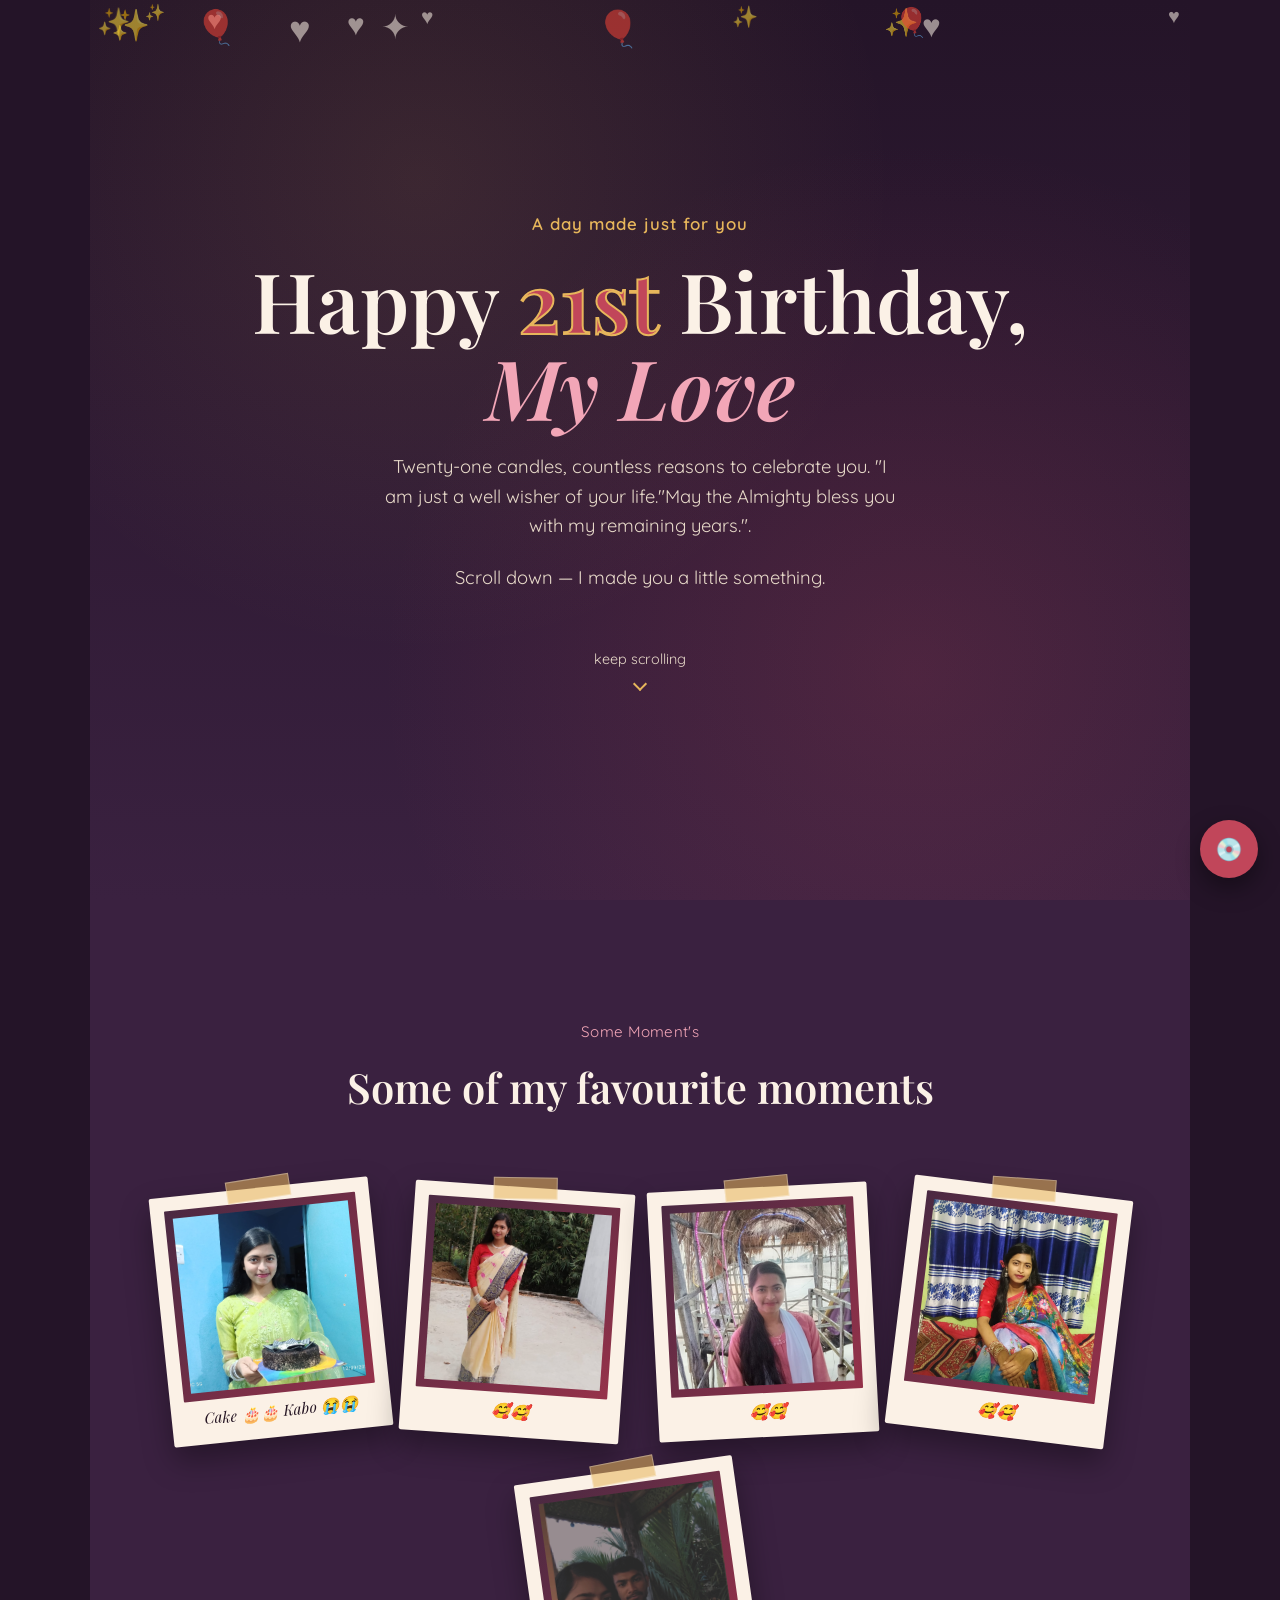
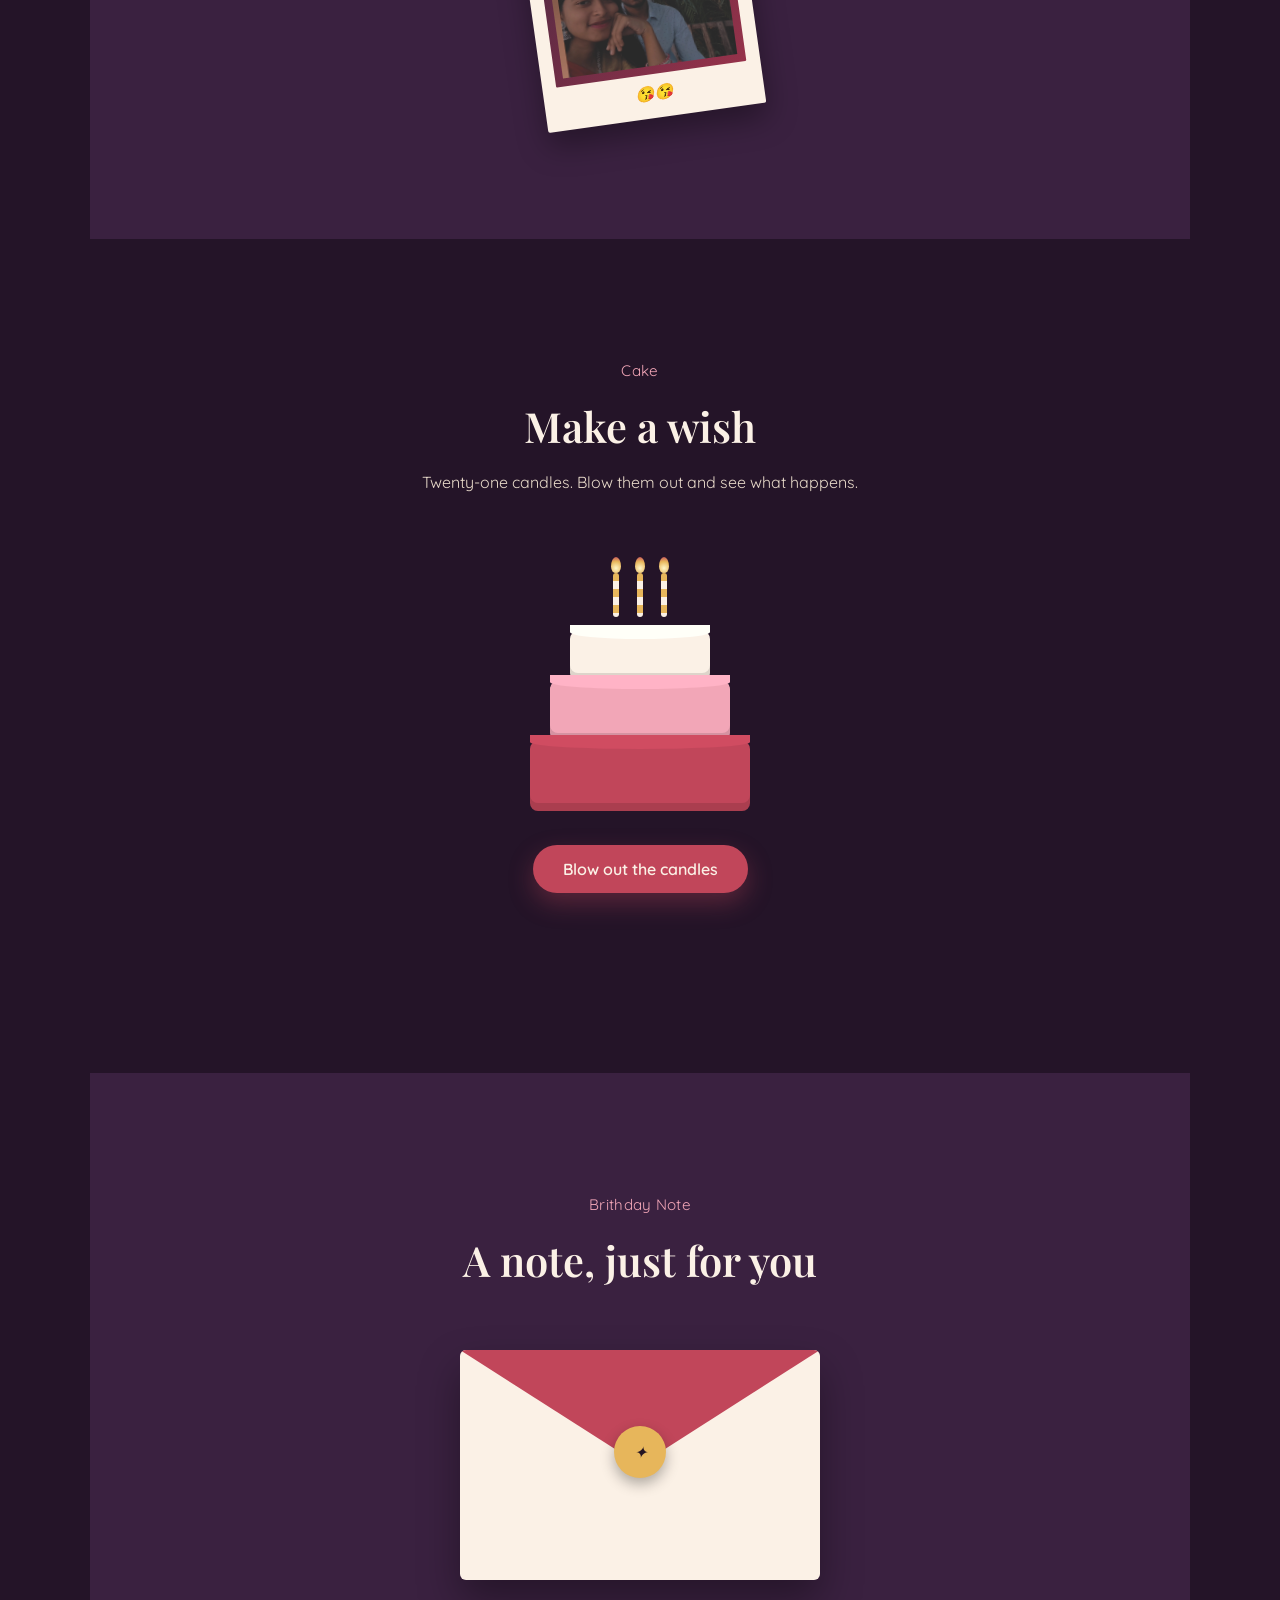
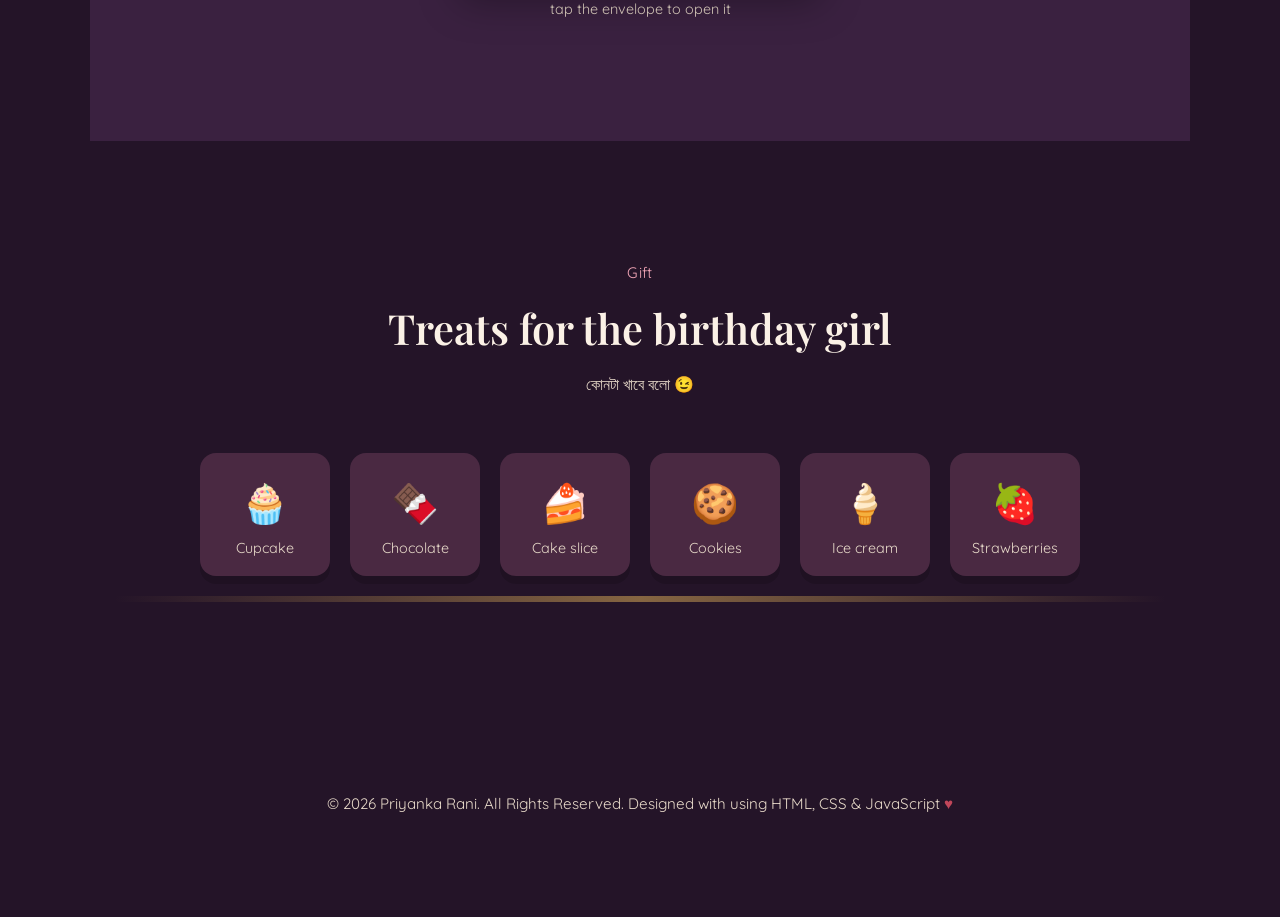
==== birthday.html @ 0e0df4b7 "Rename index.html to birthday.html" ====
<!DOCTYPE html>
<html lang="en">
<head>
<meta charset="UTF-8">
<meta name="viewport" content="width=device-width, initial-scale=1.0">
<title>Happy 21st Birthday</title>
<link rel="preconnect" href="https://fonts.googleapis.com">
<link rel="preconnect" href="https://fonts.gstatic.com" crossorigin>
<link href="https://fonts.googleapis.com/css2?family=Playfair+Display:ital,wght@0,500;0,600;0,700;1,500&family=Quicksand:wght@400;500;600;700&display=swap" rel="stylesheet">
<link rel="stylesheet" href="style.css">
</head>
<body>

<!-- ============ HERO ============ -->
<section id="hero">
  <div class="glow" id="floaties"></div>
  <div class="kicker">A day made just for you</div>
  <h1>Happy <span class="num-21">21st</span> Birthday,<br><em id="wife-name">My Love</em></h1>
  <p class="sub">Twenty-one candles, countless reasons to celebrate you.  "I am just a well wisher of your life."May the Almighty bless you with my remaining years.". </p>
  <p class="sub">Scroll down — I made you a little something.</p>
  <div class="scroll-cue"><span>keep scrolling</span><span class="arrow"></span></div>
</section>

<!-- ============ GALLERY ============ -->
<section id="gallery">
  <div class="section-head">
    <div class="eyebrow">Some Moment's</div>
    <h2>Some of my favourite moments</h2>
  
  </div>
  <div class="polaroid-grid">
    <!-- PHOTO SLOT: change src="" to your image path/filename, e.g. src="photo1.jpg" -->
    <div class="polaroid"><span class="tape"></span><div class="frame"><img src="wife_p1.jpg" alt="Add photo 1" onerror="this.style.display='none'; this.parentElement.insertAdjacentHTML('beforeend','Add photo 1')"></div><span class="cap">Cake 🎂🎂 Kabo 😭😭</span></div>
    <div class="polaroid"><span class="tape"></span><div class="frame"><img src="wife_p2.jpg" alt="Add photo 2" onerror="this.style.display='none'; this.parentElement.insertAdjacentHTML('beforeend','Add photo 2')"></div><span class="cap">🥰🥰</span></div>
    <div class="polaroid"><span class="tape"></span><div class="frame"><img src="wife_p3.jpg" alt="Add photo 3" onerror="this.style.display='none'; this.parentElement.insertAdjacentHTML('beforeend','Add photo 3')"></div><span class="cap">🥰🥰</span></div>
    <div class="polaroid"><span class="tape"></span><div class="frame"><img src="wife_p4.jpg" alt="Add photo 4" onerror="this.style.display='none'; this.parentElement.insertAdjacentHTML('beforeend','Add photo 4')"></div><span class="cap">🥰🥰</span></div>
    <div class="polaroid"><span class="tape"></span><div class="frame"><img src="wife_p5.jpg" alt="Add photo 5" onerror="this.style.display='none'; this.parentElement.insertAdjacentHTML('beforeend','Add photo 5')"></div><span class="cap">😘😘</span></div>
  </div>
</section>

<!-- ============ CAKE ============ -->
<section id="cake">
  <div class="section-head">
    <div class="eyebrow">Cake</div>
    <h2>Make a wish</h2>
    <p>Twenty-one candles. Blow them out and see what happens.</p>
  </div>
  <div class="cake-wrap">
    <div class="cake-stage" id="cakeStage">
      <div class="cake">
        <div class="candles">
          <div class="candle"><span class="flame"></span></div>
          <div class="candle"><span class="flame"></span></div>
          <div class="candle"><span class="flame"></span></div>
        </div>
        <div class="tier top"><div class="drip"></div></div>
        <div class="tier middle"><div class="drip"></div></div>
        <div class="tier bottom"><div class="drip"></div></div>
      </div>
    </div>
    <button class="wish-btn" id="wishBtn">Blow out the candles</button>
    <p class="wish-text" id="wishText">Wish made. Here's to twenty-one. 🥂</p>
  </div>
</section>

<!-- Birthday popup -->
<div id="wishOverlay" class="wish-overlay">
  <div class="wish-modal">
    <div class="wish-modal-emoji">🎂</div>
    <h3 id="wishModalTitle">Happy Birthday Golo Molo</h3>
    <p>Here's to twenty-one. 🥂</p>
    <button id="wishModalClose" class="wish-btn">Close</button>
  </div>
</div>

<!-- ============ SPECIAL NOTE ============ -->
<section id="note">
  <div class="section-head">
    <div class="eyebrow">Brithday Note</div>
    <h2>A note, just for you</h2>
  </div>
  <div class="envelope-wrap">
    <div class="envelope" id="envelope">
      <div class="body">
        <div class="flap"></div>
        <div class="seal">✦</div>
        <div class="letter">
          <!-- EDIT THIS MESSAGE -->
          তুমি এতো বড়ো হয়ে গেলে কি করে, বাবা রে বাবা , 21 বছর ।🥰🥰। আমার সোনা বউ 😘😘। সোনা পাখি 😚😚😚। 😘😘 । 

          এবার আমার Treat 🥳🥳🥳 দেও   😛😛. Happy birthday.
          <span class="sign">— Happy birthday 🥰😘😘🎂🎂🎂</span>
        </div>
      </div>
    </div>
  </div>
  <p class="hint" id="envelopeHint">tap the envelope to open it</p>
</section>

<!-- ============ TREATS ============ -->
<section id="treats">
  <div class="section-head">
    <div class="eyebrow">Gift</div>
    <h2>Treats for the birthday girl</h2>
    <p>কোনটা খাবে বলো 😉</p>
  </div>
  <div class="shelf">
    <div class="treat"><span class="emoji">🧁</span><span class="label">Cupcake</span></div>
    <div class="treat"><span class="emoji">🍫</span><span class="label">Chocolate</span></div>
    <div class="treat"><span class="emoji">🍰</span><span class="label">Cake slice</span></div>
    <div class="treat"><span class="emoji">🍪</span><span class="label">Cookies</span></div>
    <div class="treat"><span class="emoji">🍦</span><span class="label">Ice cream</span></div>
    <div class="treat"><span class="emoji">🍓</span><span class="label">Strawberries</span></div>
  </div>
</section>

<footer>
© 2026 Priyanka Rani. All Rights Reserved.

Designed with using HTML, CSS & JavaScript <span class="heart">♥</span> 
</footer>

<!-- MUSIC — put your song file next to this HTML file and update the src below -->
<audio id="bgSong" loop>
  <source src="mp_3song.mpeg" type="audio/mpeg">
</audio>
<button id="music-toggle" title="Play our song">
  <span class="disc">💿</span>
</button>
<div id="music-note">Add a file named <b>song.mp3</b> next to this page to enable music.</div>

<div id="confetti-layer"></div>

<script src="script.js"></script>

</body>
</html>
---- style.css ----
/* ============================================================
     CUSTOMIZE HERE — change the name & message once, it updates everywhere
     ============================================================ */
  :root{
    --bg-deep:   #241428;
    --bg-plum:   #3a2140;
    --bg-plum-2: #4a2942;
    --accent-gold:  #e7b65b;
    --accent-blush: #f2a6b7;
    --berry:     #c1465a;
    --berry-dark:#96324a;
    --cream:     #fbf1e6;
    --cream-dim: #e7d9c9;
    --ink:       #241422;

    --font-display: 'Playfair Display', Georgia, serif;
    --font-body: 'Quicksand', -apple-system, sans-serif;
  }

  *{box-sizing:border-box; margin:0; padding:0;}
  html{scroll-behavior:smooth;}
  body{
    background:var(--bg-deep);
    color:var(--cream);
    font-family:var(--font-body);
    overflow-x:hidden;
    line-height:1.6;
  }
  ::selection{background:var(--berry); color:var(--cream);}

  h1,h2,h3{font-family:var(--font-display); font-weight:600;}

  section{
    position:relative;
    padding:120px 24px;
    max-width:1100px;
    margin:0 auto;
  }

  .eyebrow{
    font-family:var(--font-body);
    font-size:0.95rem;
    color:var(--accent-blush);
    margin-bottom:10px;
    letter-spacing:0.02em;
  }

  /* ============ HERO ============ */
  #hero{
    min-height:100vh;
    display:flex;
    flex-direction:column;
    align-items:center;
    justify-content:center;
    text-align:center;
    padding:24px;
    background:
      radial-gradient(circle at 30% 20%, rgba(231,182,91,0.10), transparent 45%),
      radial-gradient(circle at 75% 75%, rgba(193,70,90,0.18), transparent 50%),
      linear-gradient(180deg, var(--bg-deep) 0%, var(--bg-plum) 100%);
    overflow:hidden;
  }
  #hero .glow{
    position:absolute;
    inset:0;
    pointer-events:none;
  }
  .floaty{
    position:absolute;
    font-size:1.4rem;
    opacity:0.55;
    animation:drift linear infinite;
    will-change:transform;
  }
  @keyframes drift{
    from{ transform:translateY(110vh) translateX(0) rotate(0deg); opacity:0;}
    10%{ opacity:0.6;}
    90%{ opacity:0.5;}
    to{ transform:translateY(-10vh) translateX(30px) rotate(25deg); opacity:0;}
  }

  #hero .kicker{
    font-size:1.05rem;
    letter-spacing:0.06em;
    color:var(--accent-gold);
    margin-bottom:18px;
    font-weight:600;
  }
  #hero h1{
    font-size:clamp(2.6rem, 7vw, 5.2rem);
    line-height:1.05;
    max-width:900px;
    color:var(--cream);
  }
  #hero h1 em{
    font-style:italic;
    color:var(--accent-blush);
  }
  #hero .num-21{
    display:inline-block;
    position:relative;
    color:var(--berry);
    -webkit-text-stroke:2px var(--accent-gold);
  }
  #hero p.sub{
    margin-top:22px;
    font-size:1.15rem;
    color:var(--cream-dim);
    max-width:520px;
  }
  .scroll-cue{
    margin-top:56px;
    font-size:0.9rem;
    color:var(--cream-dim);
    display:flex;
    flex-direction:column;
    align-items:center;
    gap:8px;
  }
  .scroll-cue .arrow{
    width:10px; height:10px;
    border-right:2px solid var(--accent-gold);
    border-bottom:2px solid var(--accent-gold);
    transform:rotate(45deg);
    animation:bob 1.6s ease-in-out infinite;
  }
  @keyframes bob{
    0%,100%{ transform:rotate(45deg) translate(0,0);}
    50%{ transform:rotate(45deg) translate(4px,4px);}
  }

  /* ============ SECTION HEADINGS ============ */
  .section-head{ text-align:center; margin-bottom:56px;}
  .section-head h2{ font-size:clamp(1.9rem,4vw,2.6rem); color:var(--cream);}
  .section-head p{ color:var(--cream-dim); margin-top:10px; max-width:480px; margin-left:auto; margin-right:auto;}

  /* ============ GALLERY (polaroid scrapbook) ============ */
  #gallery{ background:var(--bg-plum);}
  .polaroid-grid{
    display:flex;
    flex-wrap:wrap;
    justify-content:center;
    gap:32px 26px;
    padding-top:10px;
  }
  .polaroid{
    background:var(--cream);
    padding:14px 14px 44px 14px;
    width:220px;
    border-radius:2px;
    box-shadow:0 14px 30px rgba(0,0,0,0.35);
    transform:rotate(var(--tilt,0deg));
    transition:transform .35s ease, box-shadow .35s ease;
    position:relative;
  }
  .polaroid:nth-child(1){ --tilt:-6deg;}
  .polaroid:nth-child(2){ --tilt:4deg;}
  .polaroid:nth-child(3){ --tilt:-3deg;}
  .polaroid:nth-child(4){ --tilt:7deg;}
  .polaroid:nth-child(5){ --tilt:-8deg;}
  .polaroid:nth-child(6){ --tilt:3deg;}
  .polaroid:hover{ transform:rotate(0deg) translateY(-6px) scale(1.04); box-shadow:0 22px 40px rgba(0,0,0,0.45); z-index:2;}
  .polaroid .frame{
    width:100%;
    aspect-ratio:1/1;
    border-radius:1px;
    overflow:hidden;
    background:linear-gradient(135deg, var(--bg-plum-2), var(--berry-dark));
    display:flex;
    align-items:center;
    justify-content:center;
    color:var(--cream);
    font-size:0.8rem;
    text-align:center;
    padding:8px;
  }
  .polaroid .frame img{ width:100%; height:100%; object-fit:cover; display:block;}
  .polaroid .tape{
    position:absolute;
    top:-10px; left:50%;
    transform:translateX(-50%) rotate(-3deg);
    width:64px; height:22px;
    background:rgba(231,182,91,0.55);
    border:1px solid rgba(255,255,255,0.3);
  }
  .polaroid .cap{
    position:absolute;
    bottom:14px; left:0; right:0;
    text-align:center;
    color:var(--ink);
    font-family:var(--font-display);
    font-style:italic;
    font-size:0.95rem;
  }

  /* ============ CAKE ============ */
  #cake{
    background:var(--bg-deep);
    text-align:center;
  }
  .cake-wrap{
    display:flex;
    flex-direction:column;
    align-items:center;
    gap:34px;
  }
  .cake-stage{
    position:relative;
    width:280px;
    height:260px;
    display:flex;
    align-items:flex-end;
    justify-content:center;
  }
  .cake{
    position:relative;
    width:220px;
  }
  .tier{
    width:100%;
    border-radius:8px;
    position:relative;
    box-shadow:inset 0 -8px 0 rgba(0,0,0,0.12);
  }
  .tier.bottom{ height:70px; background:var(--berry);}
  .tier.middle{ width:180px; height:60px; margin:0 auto; background:var(--accent-blush);}
  .tier.top{ width:140px; height:50px; margin:0 auto; background:var(--cream);}
  .drip{
    position:absolute; left:0; right:0; top:-6px;
    height:14px;
    background:inherit;
    border-radius:0 0 50% 50%;
    filter:brightness(1.08);
  }
  .candles{
    position:absolute;
    top:-58px; left:50%;
    transform:translateX(-50%);
    display:flex;
    gap:18px;
  }
  .candle{
    width:6px; height:44px;
    background:repeating-linear-gradient(180deg, var(--accent-gold) 0 8px, var(--cream) 8px 16px);
    border-radius:3px;
    position:relative;
  }
  .flame{
    position:absolute;
    top:-16px; left:50%;
    transform:translateX(-50%);
    width:10px; height:16px;
    background:radial-gradient(circle at 50% 70%, #fff6c8 0%, var(--accent-gold) 55%, var(--berry) 100%);
    border-radius:50% 50% 50% 50% / 60% 60% 40% 40%;
    animation:flicker 1.1s ease-in-out infinite;
    transform-origin:bottom center;
  }
  @keyframes flicker{
    0%,100%{ transform:translateX(-50%) scale(1) rotate(-2deg);}
    50%{ transform:translateX(-50%) scale(1.12,0.94) rotate(2deg);}
  }
  .cake-stage.blown .flame{
    animation:none;
    opacity:0;
    transform:translateX(-50%) scale(0.2);
    transition:opacity .4s ease, transform .4s ease;
  }
  .cake-stage.blown .candle::after{
    content:'';
    position:absolute;
    top:-20px; left:50%;
    transform:translateX(-50%);
    width:3px; height:14px;
    background:linear-gradient(180deg, rgba(255,255,255,0.6), transparent);
    filter:blur(1px);
    opacity:0;
    animation:smoke 1.4s ease-out forwards;
  }
  @keyframes smoke{
    0%{ opacity:0.6; transform:translate(-50%,0) scaleY(1);}
    100%{ opacity:0; transform:translate(-50%,-24px) scaleY(2);}
  }

  .wish-btn{
    font-family:var(--font-body);
    font-weight:600;
    font-size:1rem;
    background:var(--berry);
    color:var(--cream);
    border:none;
    padding:14px 30px;
    border-radius:999px;
    cursor:pointer;
    box-shadow:0 10px 24px rgba(193,70,90,0.35);
    transition:transform .2s ease, box-shadow .2s ease, background .2s ease;
  }
  .wish-btn:hover{ transform:translateY(-2px); box-shadow:0 14px 30px rgba(193,70,90,0.45);}
  .wish-btn:disabled{ background:var(--bg-plum-2); color:var(--cream-dim); box-shadow:none; cursor:default; transform:none;}
  .wish-text{
    font-family:var(--font-display);
    font-style:italic;
    color:var(--accent-gold);
    min-height:1.4em;
    opacity:0;
    transition:opacity .5s ease;
  }
  .wish-text.show{ opacity:1;}

  #confetti-layer{
    position:fixed; inset:0;
    pointer-events:none;
    z-index:9999;
    overflow:hidden;
  }
  .confetto{
    position:absolute;
    top:-12px;
    width:9px; height:14px;
    opacity:0.95;
    animation:fall linear forwards;
  }
  @keyframes fall{
    to{ transform:translateY(108vh) rotate(540deg); opacity:0.4;}
  }

  /* ============ NOTE (envelope) ============ */
  #note{ background:var(--bg-plum); text-align:center;}
  .envelope-wrap{ display:flex; justify-content:center;}
  .envelope{
    position:relative;
    width:min(360px, 86vw);
    cursor:pointer;
    user-select:none;
  }
  .envelope .body{
    background:var(--cream);
    height:230px;
    border-radius:6px;
    box-shadow:0 20px 40px rgba(0,0,0,0.35);
    position:relative;
    overflow:hidden;
  }
  .envelope .flap{
    position:absolute;
    top:0; left:0; right:0;
    height:0;
    border-left:180px solid transparent;
    border-right:180px solid transparent;
    border-top:115px solid var(--berry);
    transform-origin:top center;
    transition:transform .6s cubic-bezier(.6,-0.2,.3,1.3);
    z-index:3;
  }
  .envelope.open .flap{ transform:rotateX(180deg);}
  .seal{
    position:absolute;
    top:76px; left:50%;
    transform:translate(-50%,0);
    width:52px; height:52px;
    background:var(--accent-gold);
    border-radius:50%;
    z-index:4;
    display:flex; align-items:center; justify-content:center;
    font-family:var(--font-display);
    font-style:italic;
    color:var(--ink);
    box-shadow:0 6px 14px rgba(0,0,0,0.3);
    transition:opacity .3s ease, transform .3s ease;
  }
  .envelope.open .seal{ opacity:0; transform:translate(-50%,0) scale(0.6);}
  .hint{
    margin-top:18px;
    color:var(--cream-dim);
    font-size:0.9rem;
  }
  .letter{
    position:absolute;
    left:8%; right:8%; bottom:6px;
    background:var(--cream);
    color:var(--ink);
    border-radius:4px 4px 0 0;
    padding:22px 18px;
    max-height:0;
    overflow:hidden;
    opacity:0;
    transition:max-height .6s ease .15s, opacity .5s ease .2s;
    text-align:left;
    font-family:var(--font-display);
    font-size:1.02rem;
    line-height:1.65;
  }
  .envelope.open .letter{ max-height:220px; opacity:1; overflow-y:auto;}
  .letter .sign{ display:block; margin-top:10px; font-style:italic; color:var(--berry);}

  /* ============ TREATS (bakery shelf) ============ */
  #treats{ background:var(--bg-deep); text-align:center;}
  .shelf{
    display:flex;
    justify-content:center;
    flex-wrap:wrap;
    gap:20px;
    position:relative;
    padding-bottom:26px;
  }
  .shelf::after{
    content:'';
    position:absolute;
    left:0; right:0; bottom:0;
    height:6px;
    background:linear-gradient(90deg, transparent, var(--accent-gold), transparent);
    opacity:0.5;
  }
  .treat{
    width:130px;
    background:var(--bg-plum-2);
    border-radius:16px;
    padding:20px 12px 16px;
    transition:transform .3s ease, box-shadow .3s ease;
    box-shadow:0 8px 0 rgba(0,0,0,0.15);
  }
  .treat:hover{ transform:translateY(-10px); box-shadow:0 18px 24px rgba(0,0,0,0.3);}
  .treat .emoji{ font-size:2.4rem; display:block;}
  .treat .label{ margin-top:10px; font-size:0.9rem; color:var(--cream-dim);}

  /* ============ WISH POPUP ============ */
  .wish-overlay{
    position:fixed;
    inset:0;
    background:rgba(20,10,22,0.72);
    display:flex;
    align-items:center;
    justify-content:center;
    z-index:2000;
    opacity:0;
    pointer-events:none;
    transition:opacity .35s ease;
    padding:24px;
  }
  .wish-overlay.show{
    opacity:1;
    pointer-events:auto;
  }
  .wish-modal{
    background:var(--cream);
    color:var(--ink);
    border-radius:18px;
    padding:40px 34px;
    max-width:360px;
    width:100%;
    text-align:center;
    box-shadow:0 30px 60px rgba(0,0,0,0.45);
    transform:scale(0.85) translateY(10px);
    transition:transform .35s cubic-bezier(.34,1.56,.64,1);
  }
  .wish-overlay.show .wish-modal{
    transform:scale(1) translateY(0);
  }
  .wish-modal-emoji{
    font-size:2.6rem;
    margin-bottom:10px;
  }
  .wish-modal h3{
    font-size:1.5rem;
    color:var(--berry);
    margin-bottom:8px;
  }
  .wish-modal p{
    color:#5a4a55;
    margin-bottom:22px;
  }

  /* ============ FOOTER ============ */
  footer{
    text-align:center;
    padding:70px 24px 100px;
    color:var(--cream-dim);
    font-size:0.95rem;
  }
  footer .heart{ color:var(--berry);}

  /* ============ MUSIC TOGGLE ============ */
  #music-toggle{
    position:fixed;
    right:22px; bottom:22px;
    width:58px; height:58px;
    border-radius:50%;
    background:var(--berry);
    color:var(--cream);
    border:none;
    display:flex; align-items:center; justify-content:center;
    font-size:1.4rem;
    cursor:pointer;
    box-shadow:0 10px 24px rgba(0,0,0,0.4);
    z-index:1000;
    transition:transform .3s ease;
  }
  #music-toggle .disc{
    display:inline-block;
    animation:spin 3s linear infinite;
    animation-play-state:paused;
  }
  #music-toggle.playing .disc{ animation-play-state:running;}
  @keyframes spin{ to{ transform:rotate(360deg);} }
  #music-note{
    position:fixed;
    right:22px; bottom:88px;
    max-width:200px;
    background:var(--bg-plum-2);
    color:var(--cream-dim);
    font-size:0.78rem;
    padding:8px 12px;
    border-radius:10px;
    opacity:0;
    pointer-events:none;
    transition:opacity .3s ease;
    z-index:1000;
  }
  #music-note.show{ opacity:1;}

  @media (max-width:640px){
    section{ padding:90px 18px;}
    .cake-stage{ width:220px;}
  }

  @media (prefers-reduced-motion: reduce){
    *{ animation-duration:0.001ms !important; animation-iteration-count:1 !important; transition-duration:0.001ms !important;}
  }
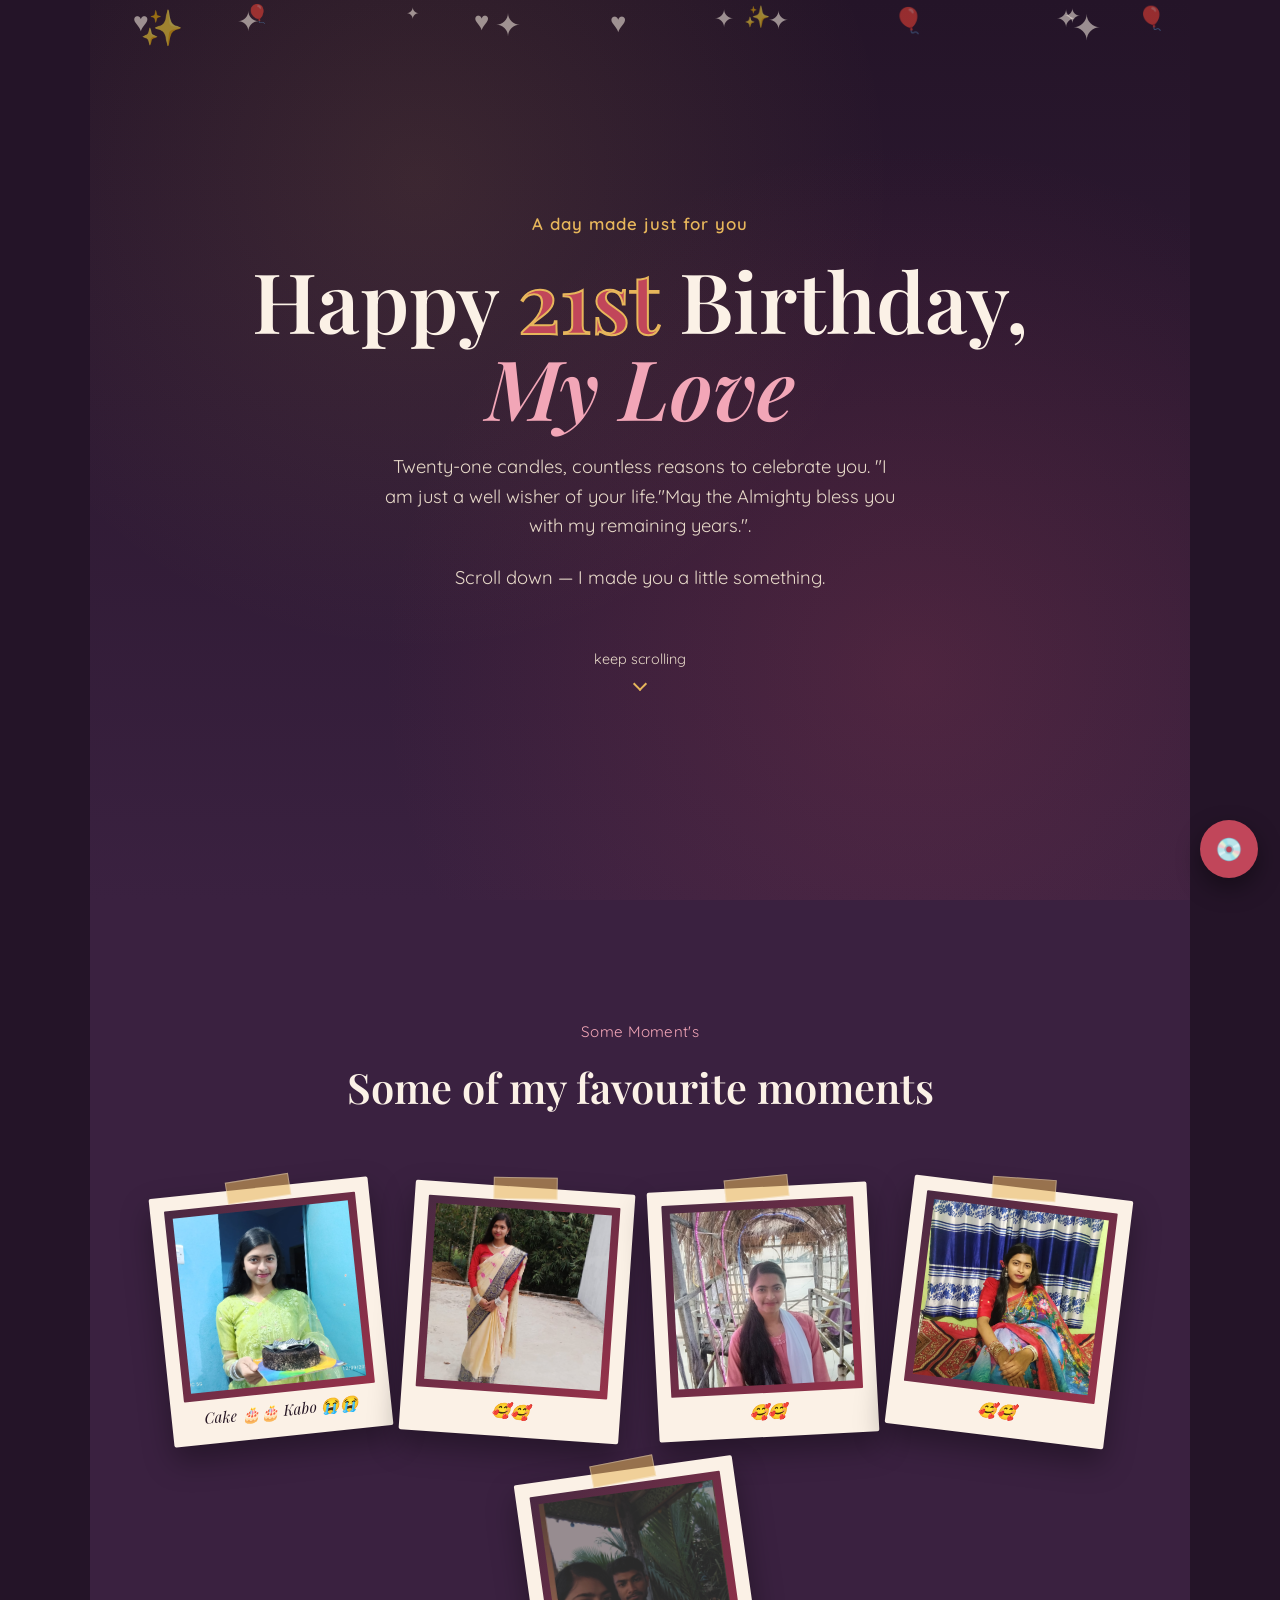
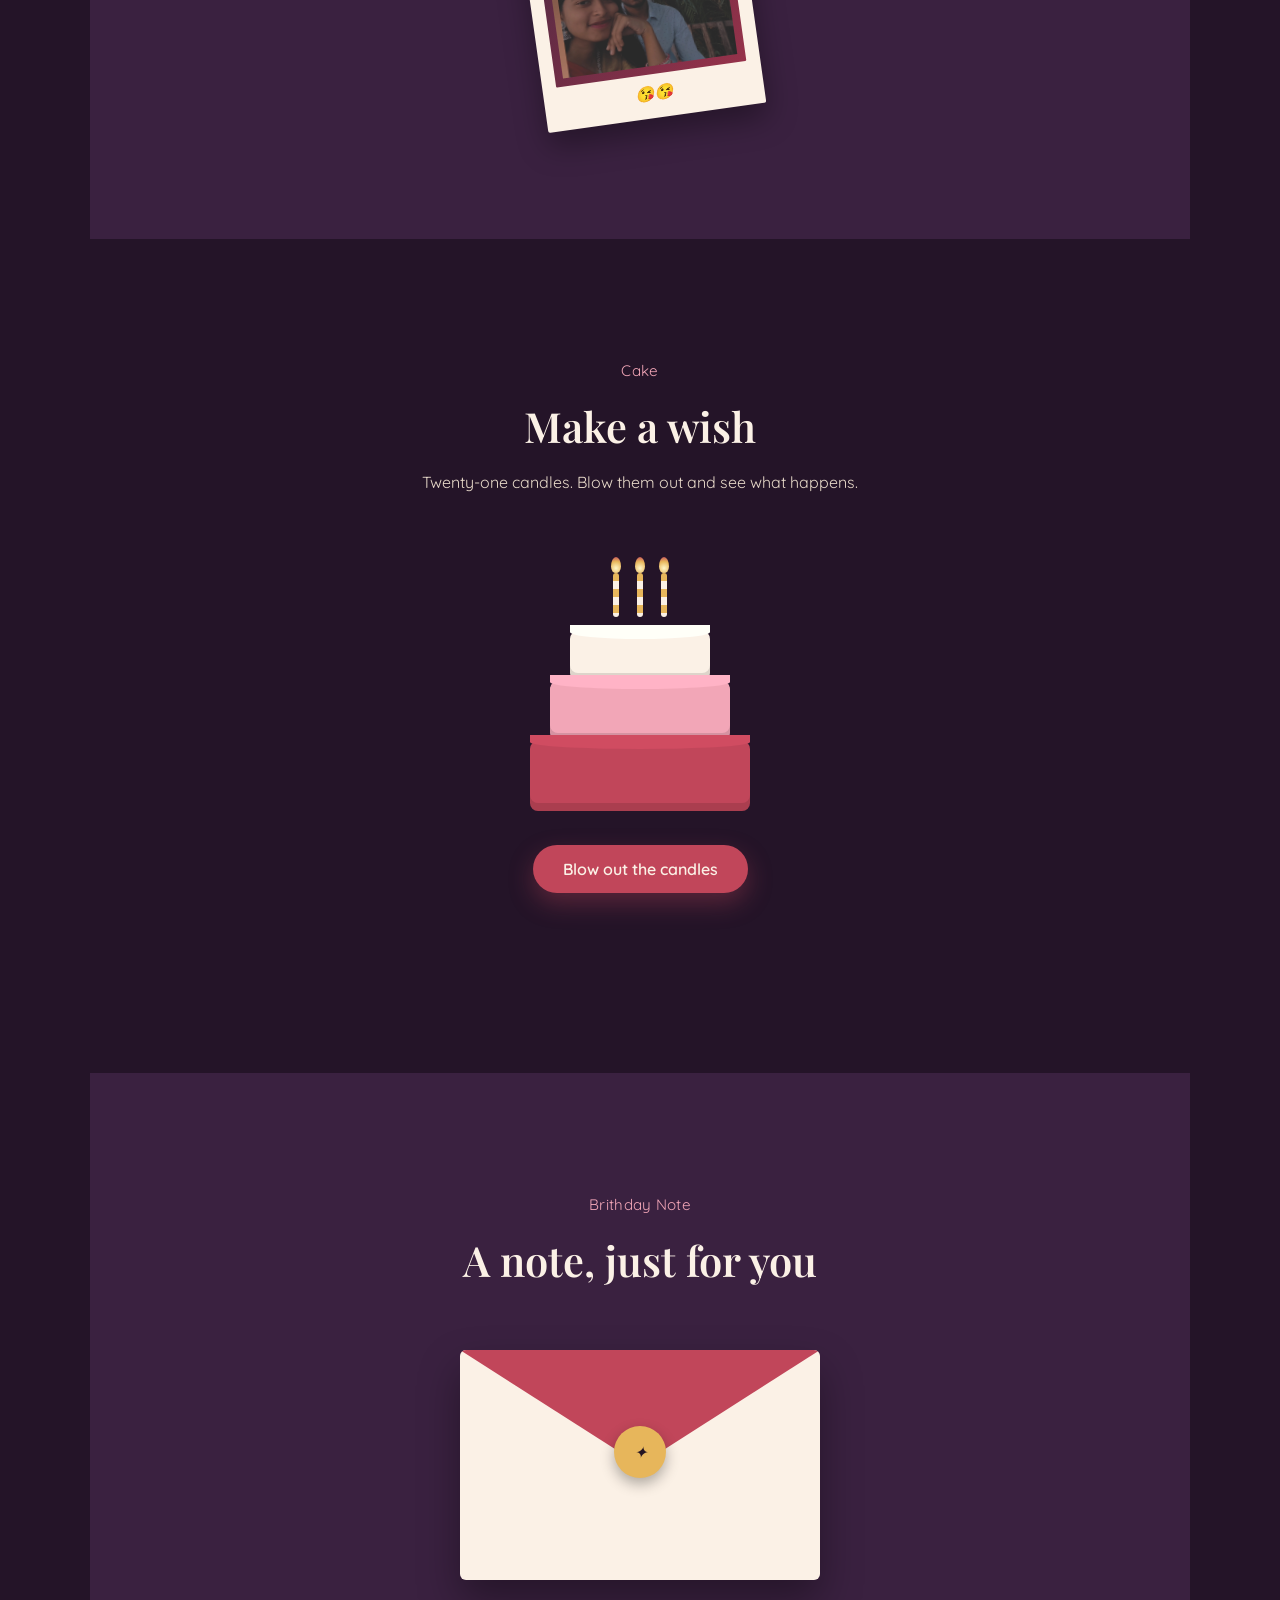
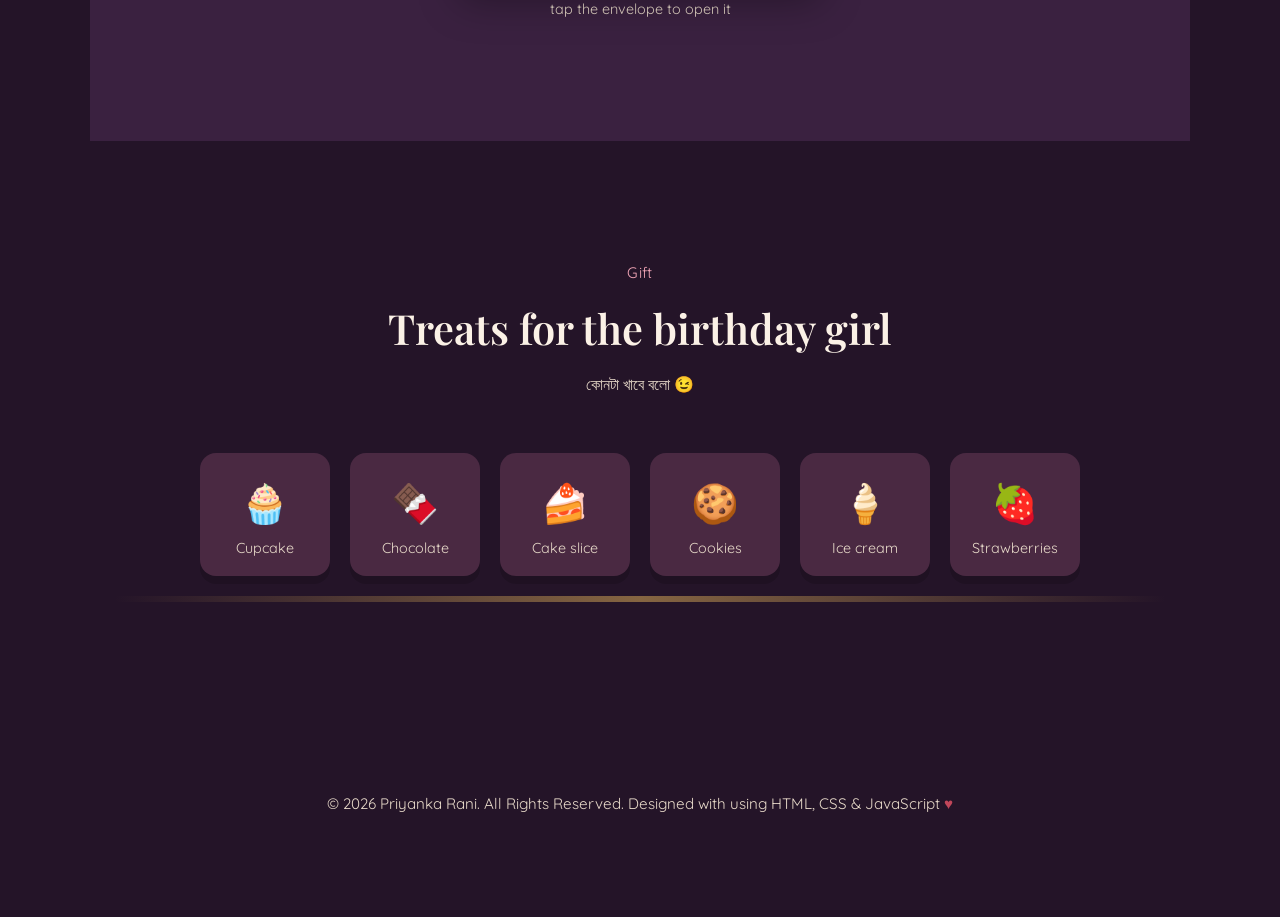
==== commit 96662e32: "Update birthday.html" ====
--- a/birthday.html
+++ b/birthday.html
@@ -86,8 +86,10 @@
         <div class="seal">✦</div>
         <div class="letter">
           <!-- EDIT THIS MESSAGE -->
-          তুমি এতো বড়ো হয়ে গেলে কি করে, বাবা রে বাবা , 21 বছর ।🥰🥰। আমার সোনা বউ 😘😘। সোনা পাখি 😚😚😚। 😘😘 । 
-
+          এই যে সোনা পাখি, মনে করেছো ভুলে গেছি আজকে তোমার জন্মদিন, তাই না 🤨🤨। 
+          সব মনে আছে আমার। আমার বউ টা কতো বড় হয়ে গেছে 😘😘। বড় হচ্ছে আর আদর 
+          করা কমিয়ে দিচ্ছে। এখন আর আদর করে না আগের মতো 😭😭। আমি আদর করে 😘😘😘😘
+          দিলাম। Happy Birthday 🎂 🎂 🥳🥳.
           এবার আমার Treat 🥳🥳🥳 দেও   😛😛. Happy birthday.
           <span class="sign">— Happy birthday 🥰😘😘🎂🎂🎂</span>
         </div>
